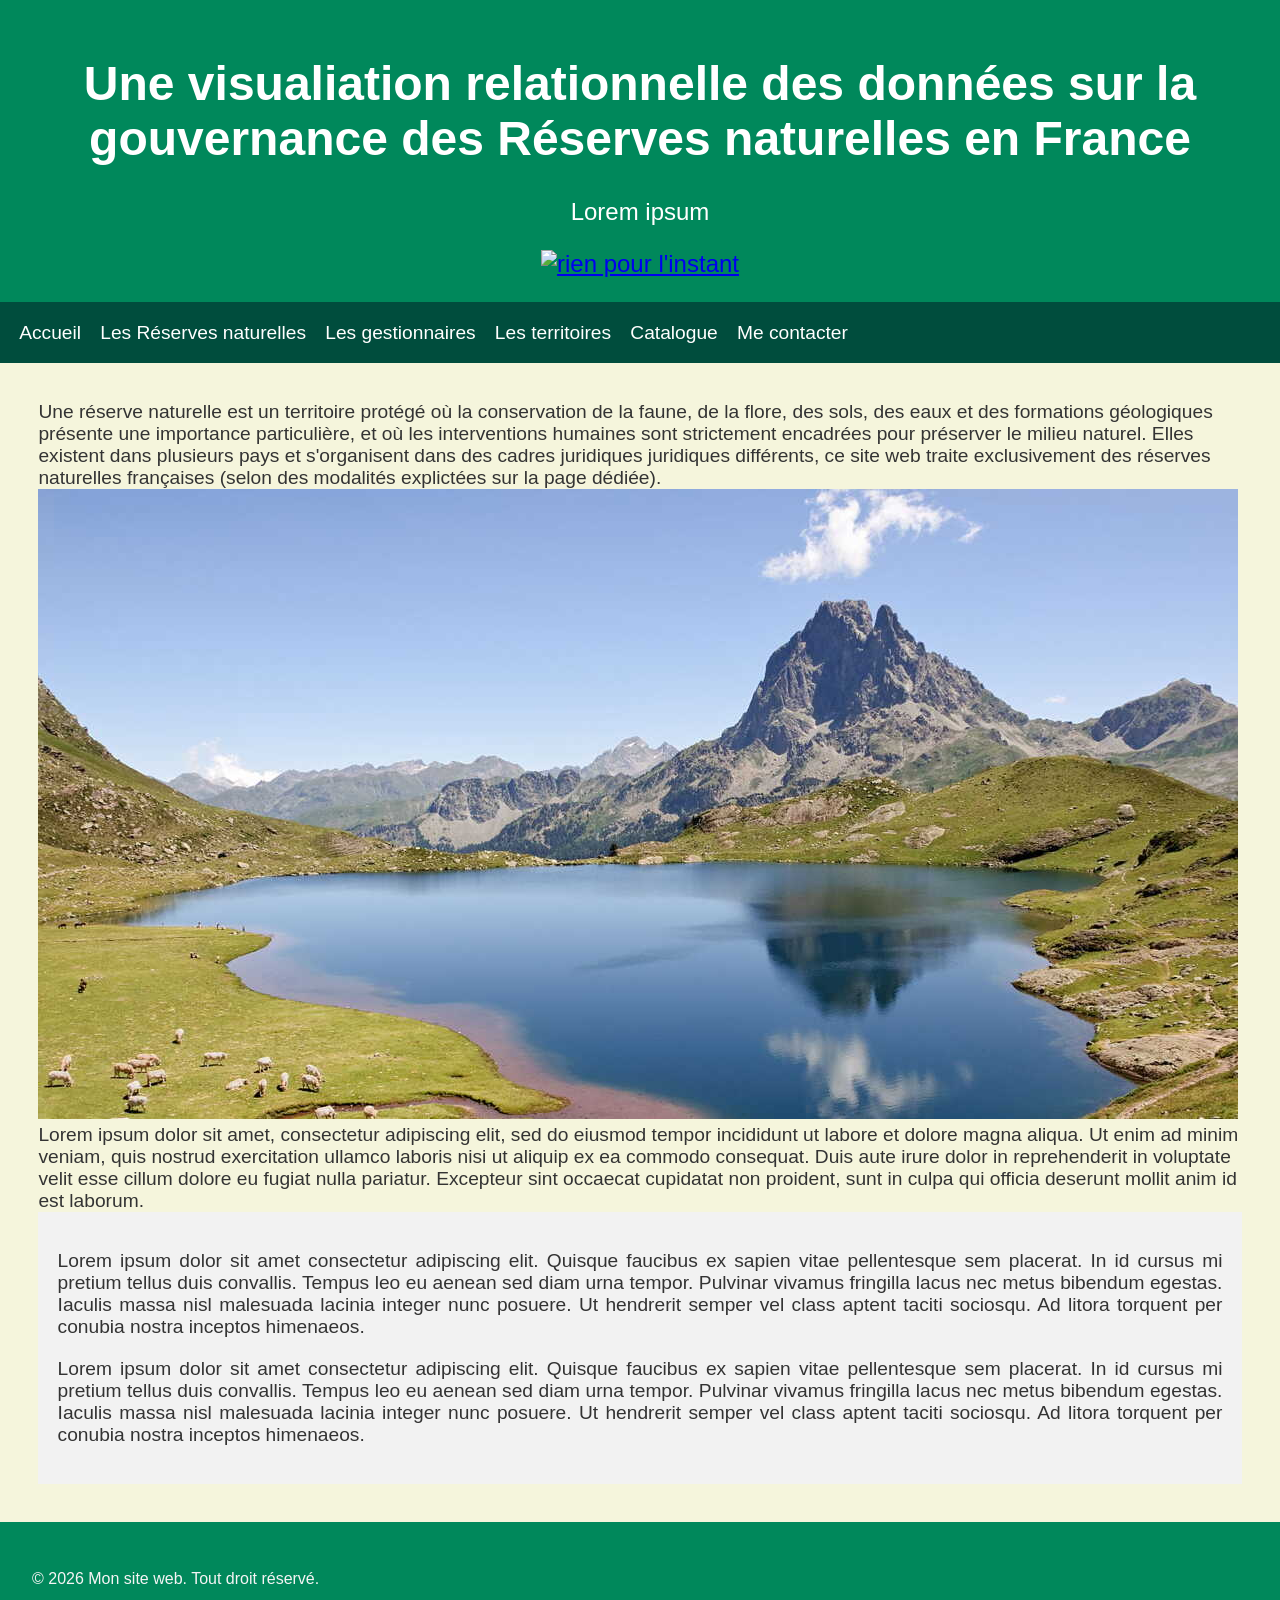
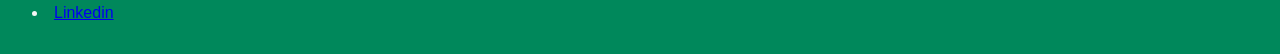
==== index.html @ 7e5d4a98 "Update image source in index.html" ====
<!DOCTYPE html>
<html lang="fr">
<head>
    <meta charset="UTF-8">
    <meta name="viewport" content="width=device-width, initial-scale=1.8">
    <link rel="stylesheet" type="text/css" href="css/style.css">
<title>Essai</title>
</head>
<body>
<header>
    <h1>Une visualiation relationnelle des données sur la gouvernance des Réserves naturelles en France</h1>
    <p>Lorem ipsum</p>
    <a href="#"><img src="C:\Users\leora\OneDrive\Images\Exo HTML CSS\OIP.webp" alt="rien pour l'instant"></a>
</header>
<headertop>
    
<nav id="menu_principal">
    <ul>
        <li><a href="#">Accueil</a></li>
        <li><a href="#">Les Réserves naturelles</a></li>
        <li><a href="#">Les gestionnaires</a></li>
        <li><a href="#">Les territoires</a></li>
        <li><a href="#">Catalogue</a></li>
        <li><a href="pages/Contact.html">Me contacter</a></li>
    </ul>
</nav>
<main>
    <section>
        <article> <!-- A reformuler de façon plus humaine--> Une réserve naturelle est un territoire protégé où la conservation de la faune, de la flore, des sols, des eaux et des formations géologiques présente une importance particulière, et où les interventions humaines sont strictement encadrées pour préserver le milieu naturel. Elles existent dans plusieurs pays et s'organisent dans des cadres juridiques juridiques différents, ce site web traite exclusivement des réserves naturelles françaises (selon des modalités explictées sur la page dédiée).
        </article>
        <article>
            <img src="media/quelles-sont-les-plus-belles-montagnes-de-france.jpg" alt="test"></a>Lorem ipsum dolor sit amet, consectetur adipiscing elit, sed do eiusmod tempor incididunt ut labore et dolore magna aliqua. Ut enim ad minim veniam, quis nostrud exercitation ullamco laboris nisi ut aliquip ex ea commodo consequat. Duis aute irure dolor in reprehenderit in voluptate velit esse cillum dolore eu fugiat nulla pariatur. Excepteur sint occaecat cupidatat non proident, sunt in culpa qui officia deserunt mollit anim id est laborum.
        </article>
    </section>
    <aside>
        <p>Lorem ipsum dolor sit amet consectetur adipiscing elit. Quisque faucibus ex sapien vitae pellentesque sem placerat. In id cursus mi pretium tellus duis convallis. Tempus leo eu aenean sed diam urna tempor. Pulvinar vivamus fringilla lacus nec metus bibendum egestas. Iaculis massa nisl malesuada lacinia integer nunc posuere. Ut hendrerit semper vel class aptent taciti sociosqu. Ad litora torquent per conubia nostra inceptos himenaeos.</p>
        <p>Lorem ipsum dolor sit amet consectetur adipiscing elit. Quisque faucibus ex sapien vitae pellentesque sem placerat. In id cursus mi pretium tellus duis convallis. Tempus leo eu aenean sed diam urna tempor. Pulvinar vivamus fringilla lacus nec metus bibendum egestas. Iaculis massa nisl malesuada lacinia integer nunc posuere. Ut hendrerit semper vel class aptent taciti sociosqu. Ad litora torquent per conubia nostra inceptos himenaeos.</p>
    </aside>
</main>
</body>
    <footer>
    <p>© 2026 Mon site web. Tout droit réservé.</p>
    <!--<ul>--> <li><a href="www.linkedin.com/in/léo-rabaud-phuong-1b5605161">Linkedin</a></li><!--</ul>-->
  </footer>
</html>
---- css/style.css ----
header {  
  background-color: #00885b;
  color: whitesmoke;
  padding: 1em;
  font-family: Arial, sans-serif;
  font-size: 1.5em;
  color: #fff;
  text-align: center;
}
nav {
  background-color: #004d3d;
  color: whitesmoke;
  padding: 1em;
  font-family: Arial, sans-serif;
  font-size: 1.2em;
}
nav ul {
  list-style: none;
  margin: 0;
  padding: 0;
  display: flex;
  gap: 1em;
}

nav a {
  color: #fff;
  text-decoration: none;
}

nav a:hover {
  text-decoration: underline;
}
main {
  padding: 2em;
  font-family: Arial, sans-serif;
  font-size: 1.2em;
  color: #333;
}
aside {
  background-color: #f2f2f2;
  padding: 1em;
  font-family: Arial, sans-serif;
  font-size: 1em;
  text-align: justify;
}
body {
  font-family: Arial, sans-serif;
  margin: 0px;
  padding: 0em;
  background-color: beige;
  color: #333;
}
footer {
  background-color: #00885b;
  color: whitesmoke;
  padding: 2em;
  text-align: left;
}
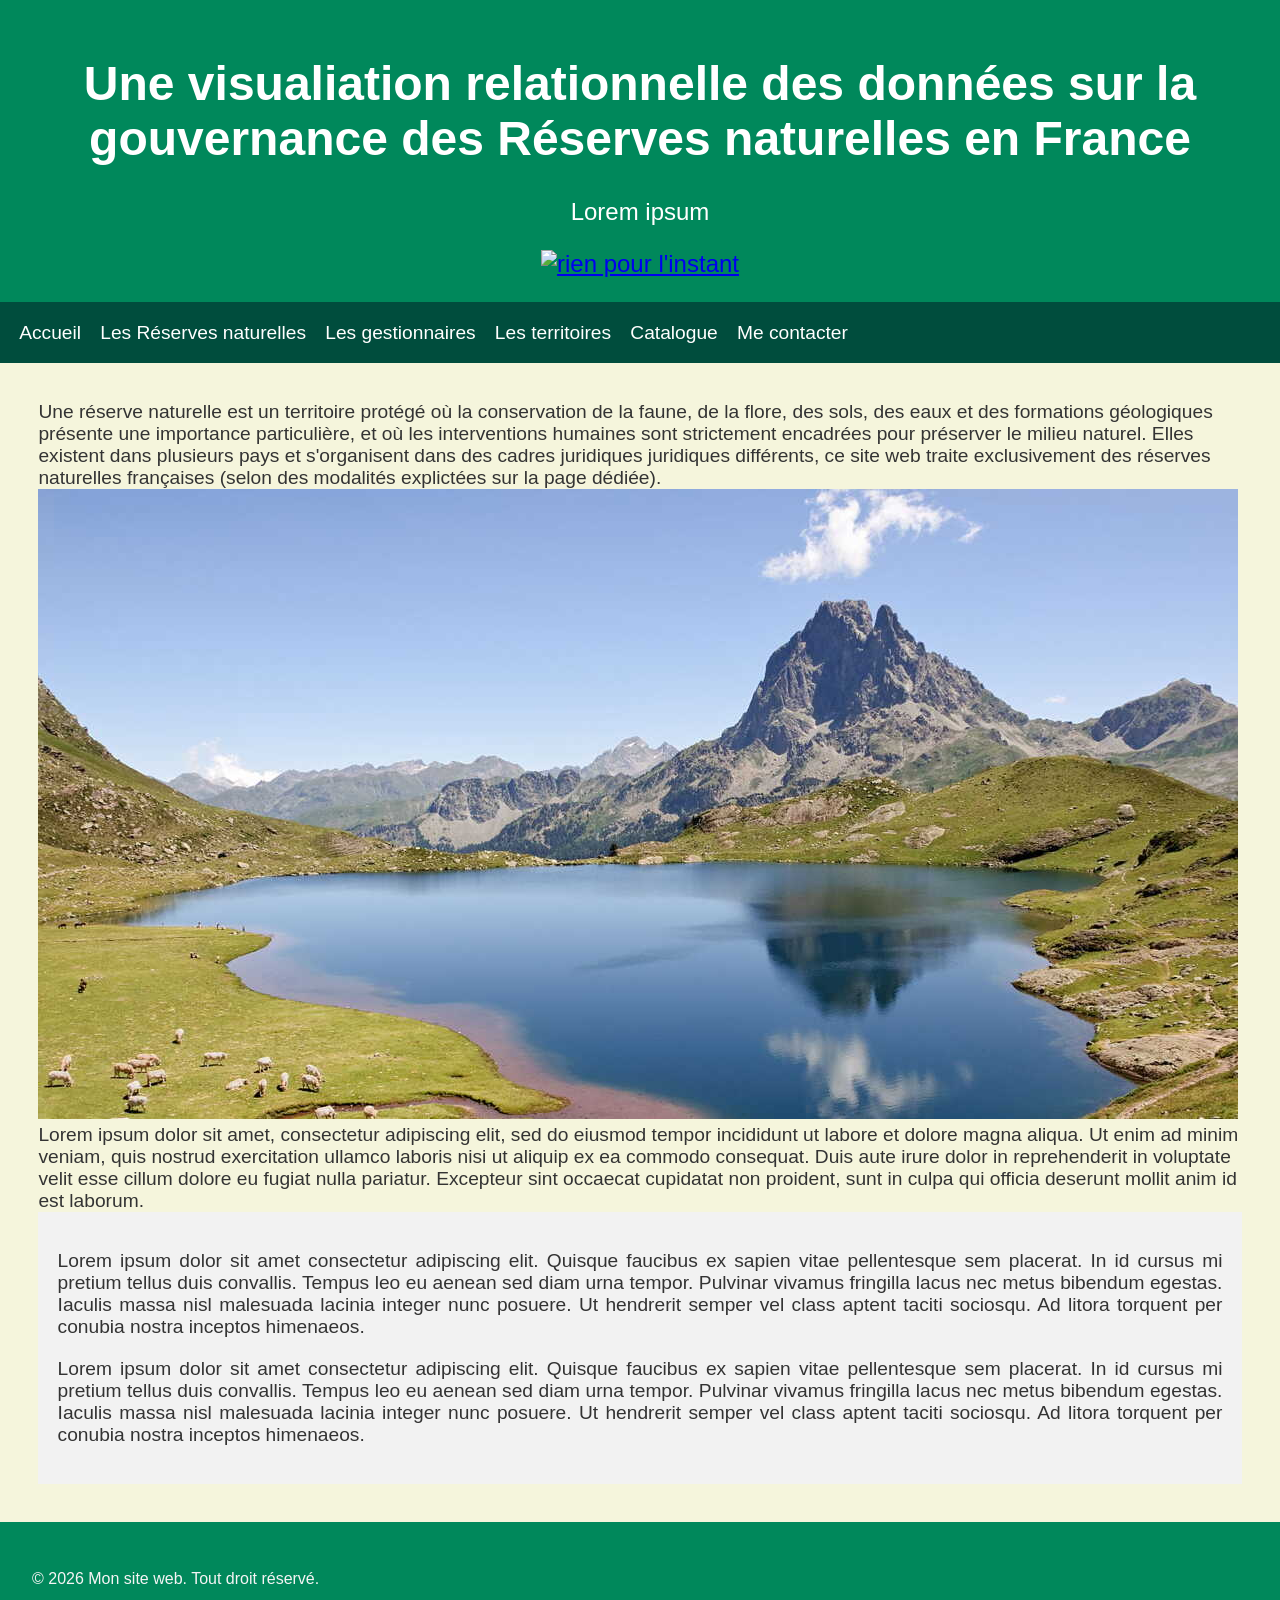
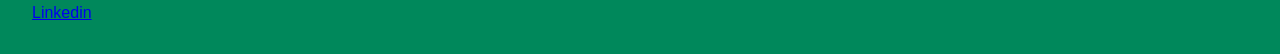
==== commit 420ffdf8: "Fix LinkedIn link formatting in footer" ====
--- a/index.html
+++ b/index.html
@@ -29,7 +29,7 @@
         <article> <!-- A reformuler de façon plus humaine--> Une réserve naturelle est un territoire protégé où la conservation de la faune, de la flore, des sols, des eaux et des formations géologiques présente une importance particulière, et où les interventions humaines sont strictement encadrées pour préserver le milieu naturel. Elles existent dans plusieurs pays et s'organisent dans des cadres juridiques juridiques différents, ce site web traite exclusivement des réserves naturelles françaises (selon des modalités explictées sur la page dédiée).
         </article>
         <article>
-            <img src="media/quelles-sont-les-plus-belles-montagnes-de-france.jpg" alt="test"></a>Lorem ipsum dolor sit amet, consectetur adipiscing elit, sed do eiusmod tempor incididunt ut labore et dolore magna aliqua. Ut enim ad minim veniam, quis nostrud exercitation ullamco laboris nisi ut aliquip ex ea commodo consequat. Duis aute irure dolor in reprehenderit in voluptate velit esse cillum dolore eu fugiat nulla pariatur. Excepteur sint occaecat cupidatat non proident, sunt in culpa qui officia deserunt mollit anim id est laborum.
+            <img src="media/quelles-sont-les-plus-belles-montagnes-de-france.jpg" alt="test"></a><br/>Lorem ipsum dolor sit amet, consectetur adipiscing elit, sed do eiusmod tempor incididunt ut labore et dolore magna aliqua. Ut enim ad minim veniam, quis nostrud exercitation ullamco laboris nisi ut aliquip ex ea commodo consequat. Duis aute irure dolor in reprehenderit in voluptate velit esse cillum dolore eu fugiat nulla pariatur. Excepteur sint occaecat cupidatat non proident, sunt in culpa qui officia deserunt mollit anim id est laborum.
         </article>
     </section>
     <aside>
@@ -40,6 +40,6 @@
 </body>
     <footer>
     <p>© 2026 Mon site web. Tout droit réservé.</p>
-    <!--<ul>--> <li><a href="www.linkedin.com/in/léo-rabaud-phuong-1b5605161">Linkedin</a></li><!--</ul>-->
+    <!--<ul>--> <a href="www.linkedin.com/in/léo-rabaud-phuong-1b5605161">Linkedin</a><!--</ul>-->
   </footer>
 </html>
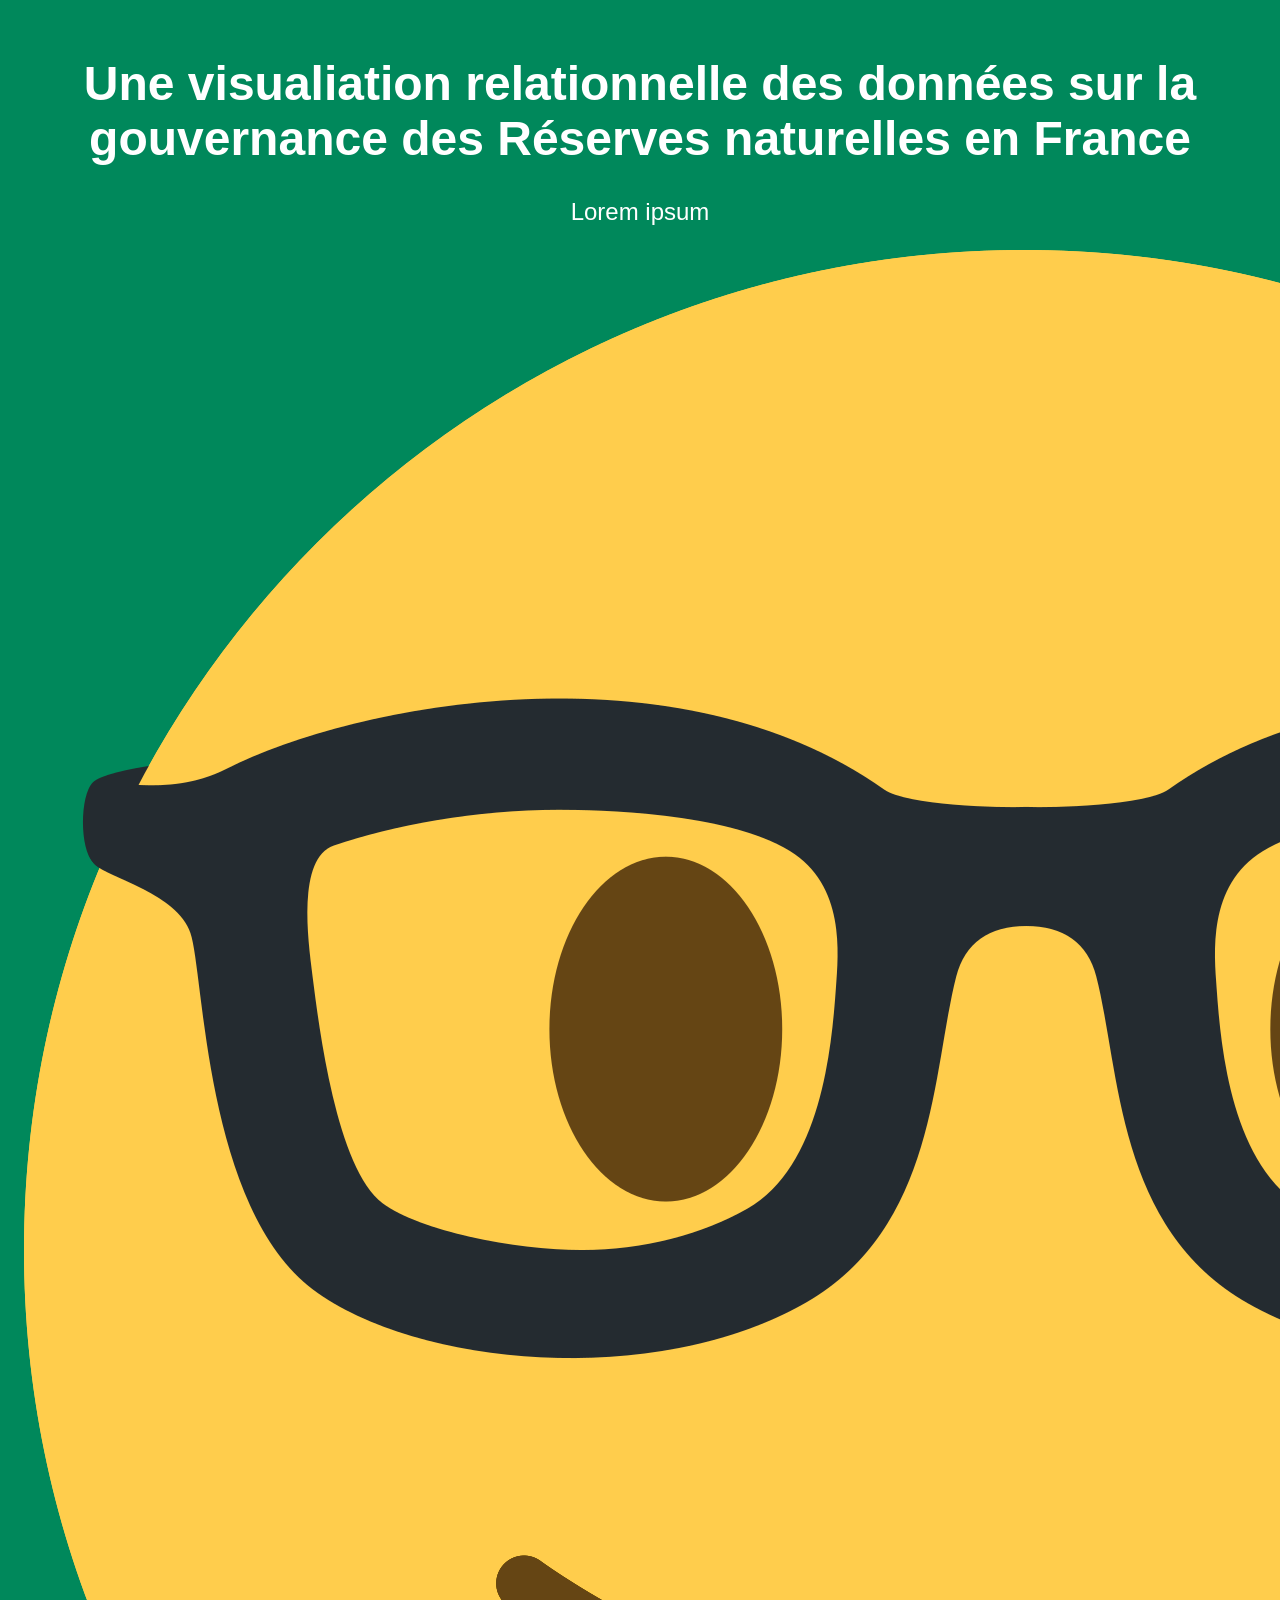
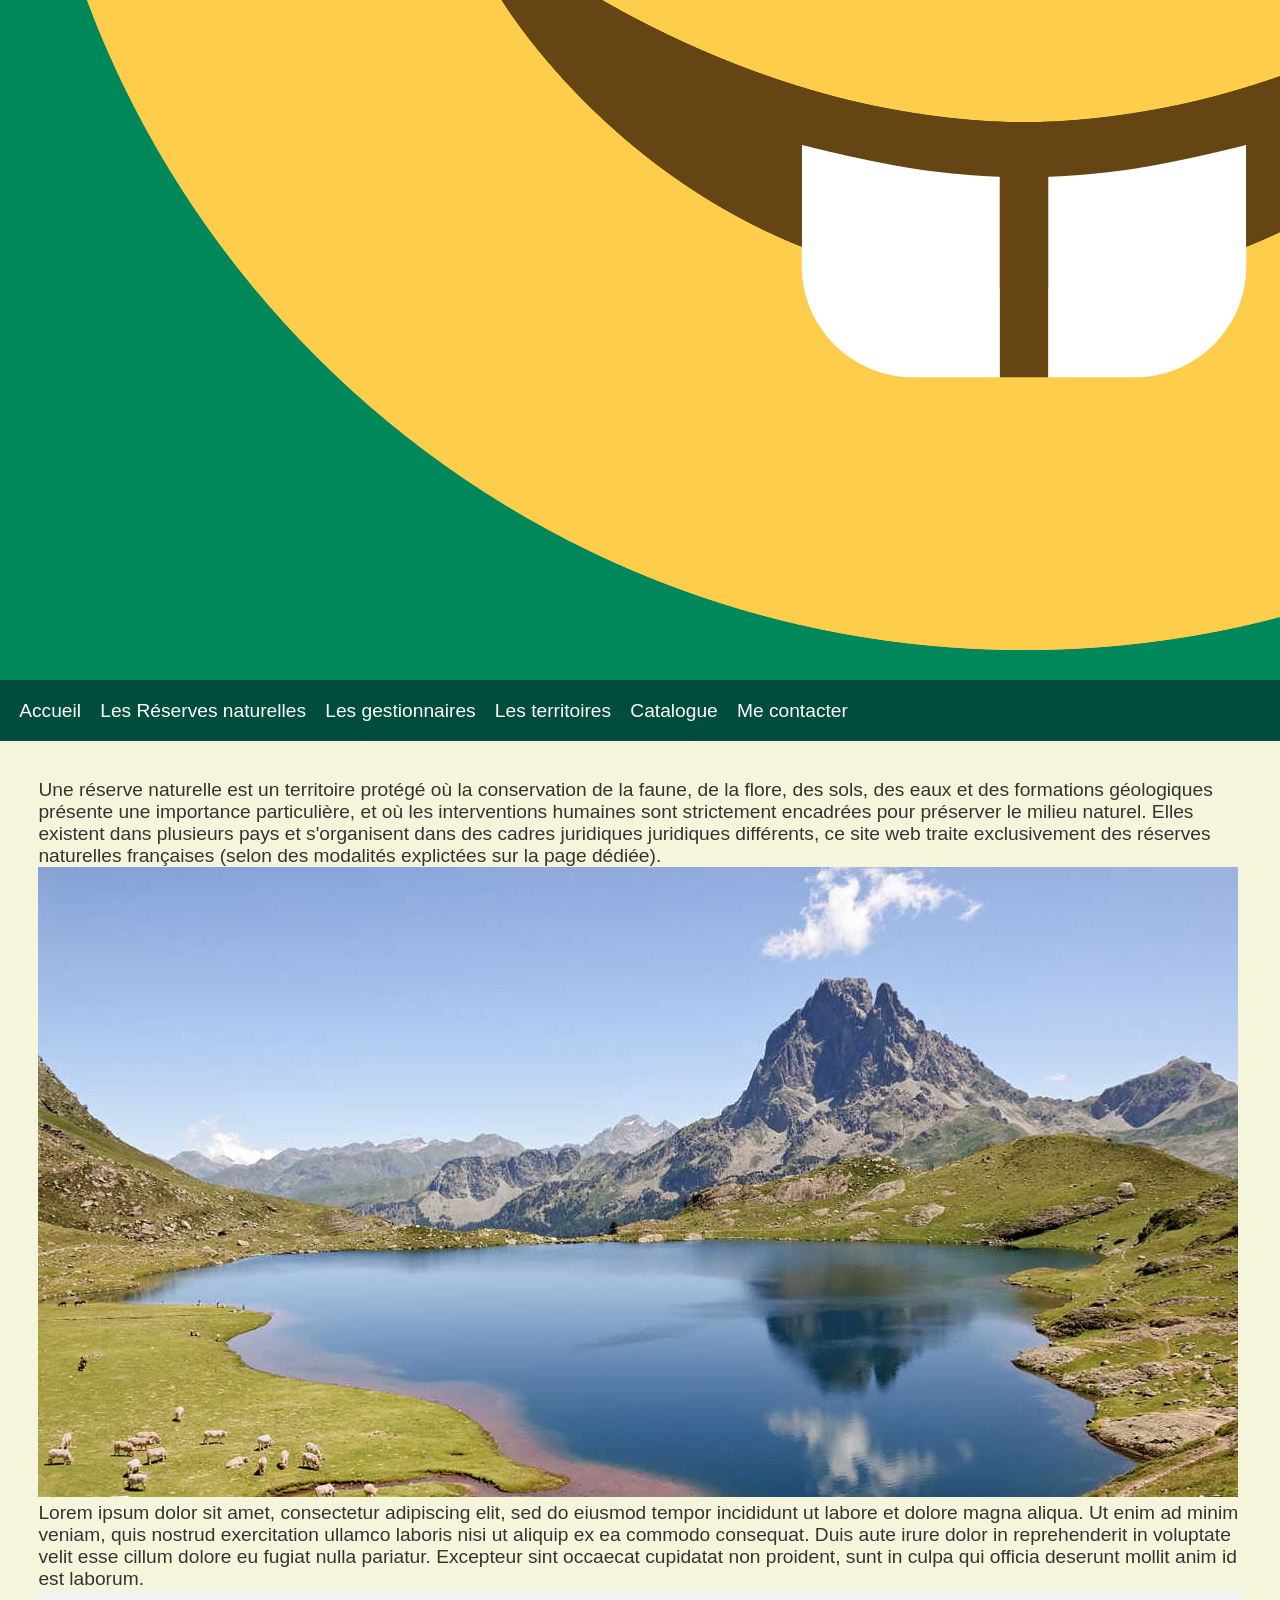
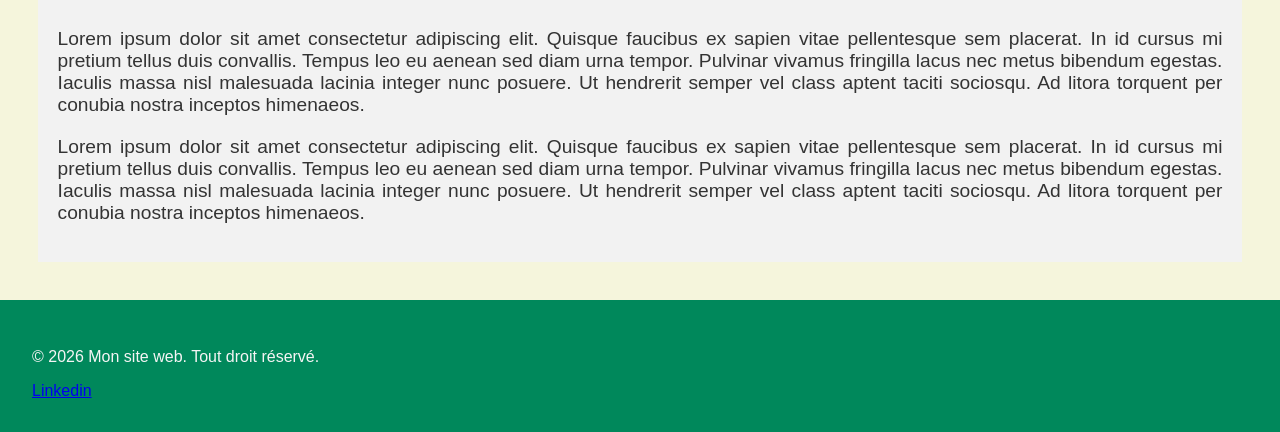
==== commit 00e49320: "Update image source in index.html" ====
--- a/index.html
+++ b/index.html
@@ -10,7 +10,7 @@
 <header>
     <h1>Une visualiation relationnelle des données sur la gouvernance des Réserves naturelles en France</h1>
     <p>Lorem ipsum</p>
-    <a href="#"><img src="C:\Users\leora\OneDrive\Images\Exo HTML CSS\OIP.webp" alt="rien pour l'instant"></a>
+    <a href="#"><img src="media/R (1).png" alt="rien pour l'instant"></a>
 </header>
 <headertop>
     
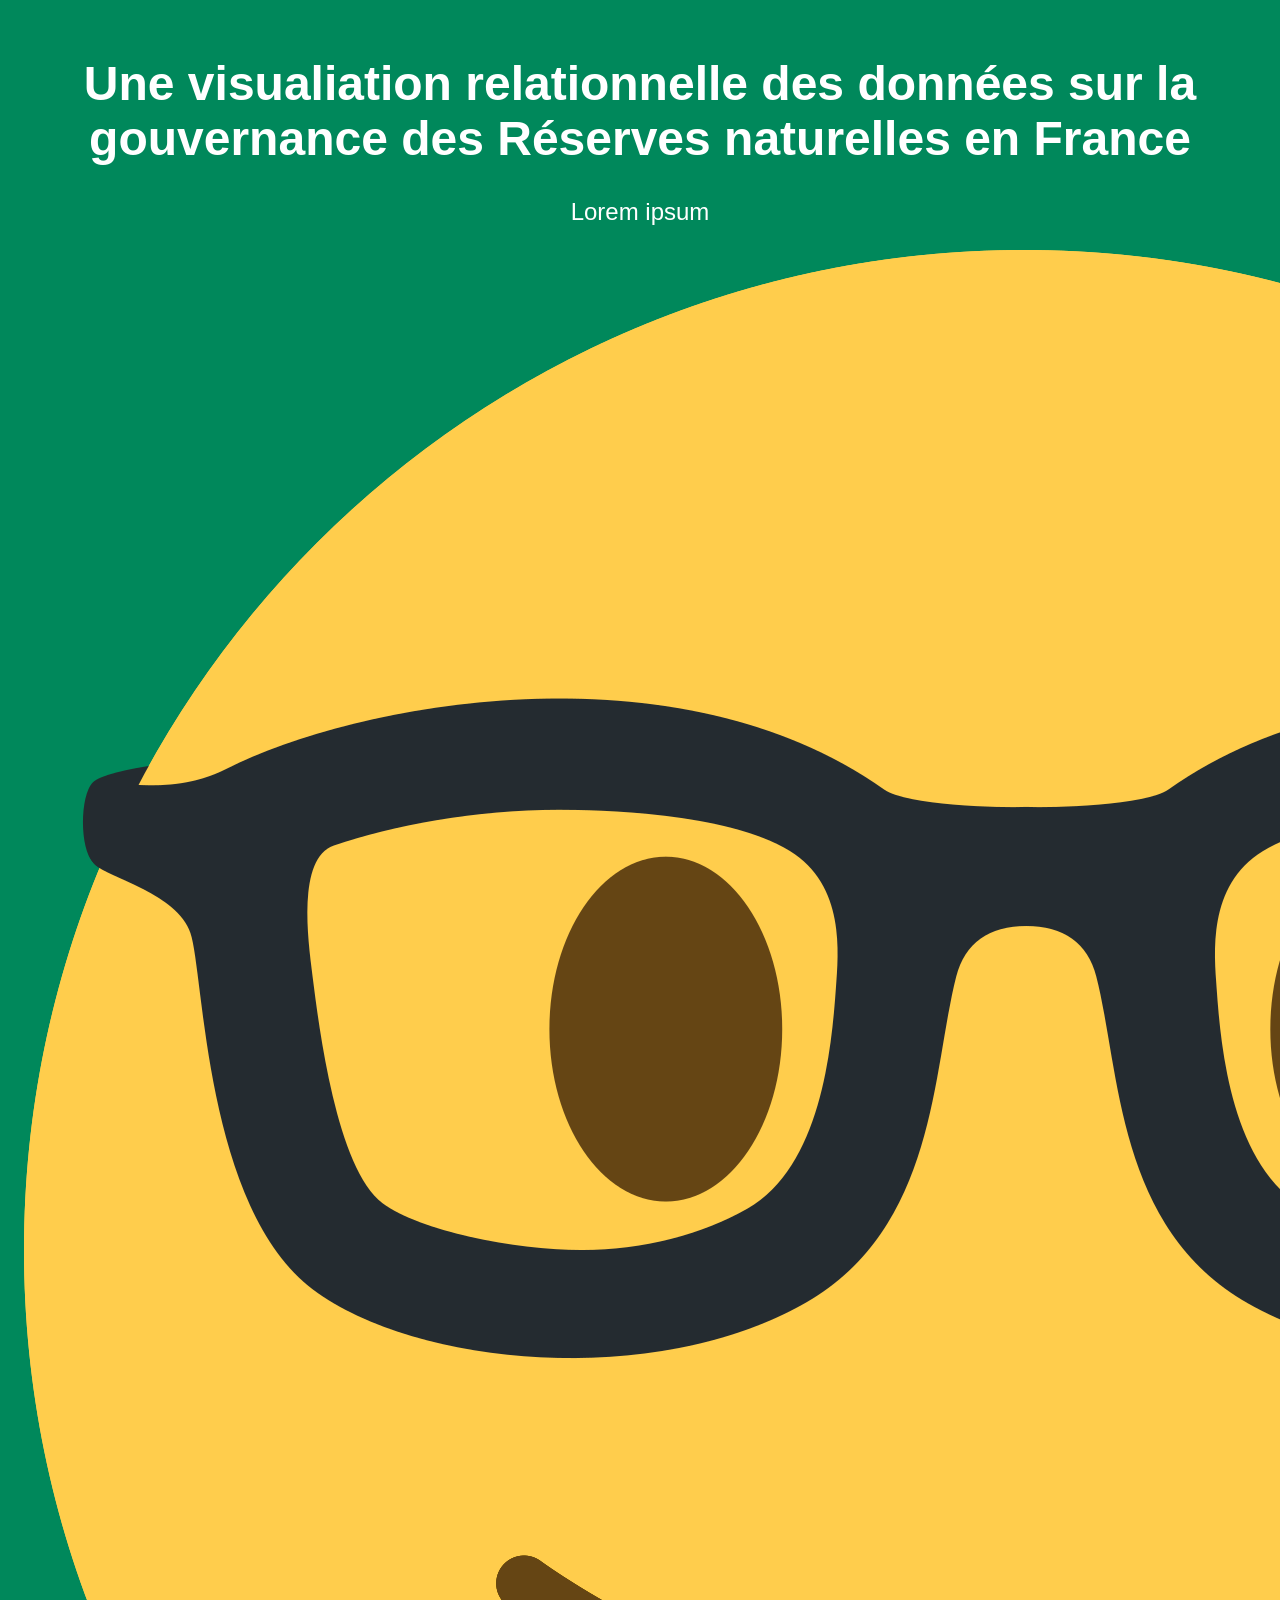
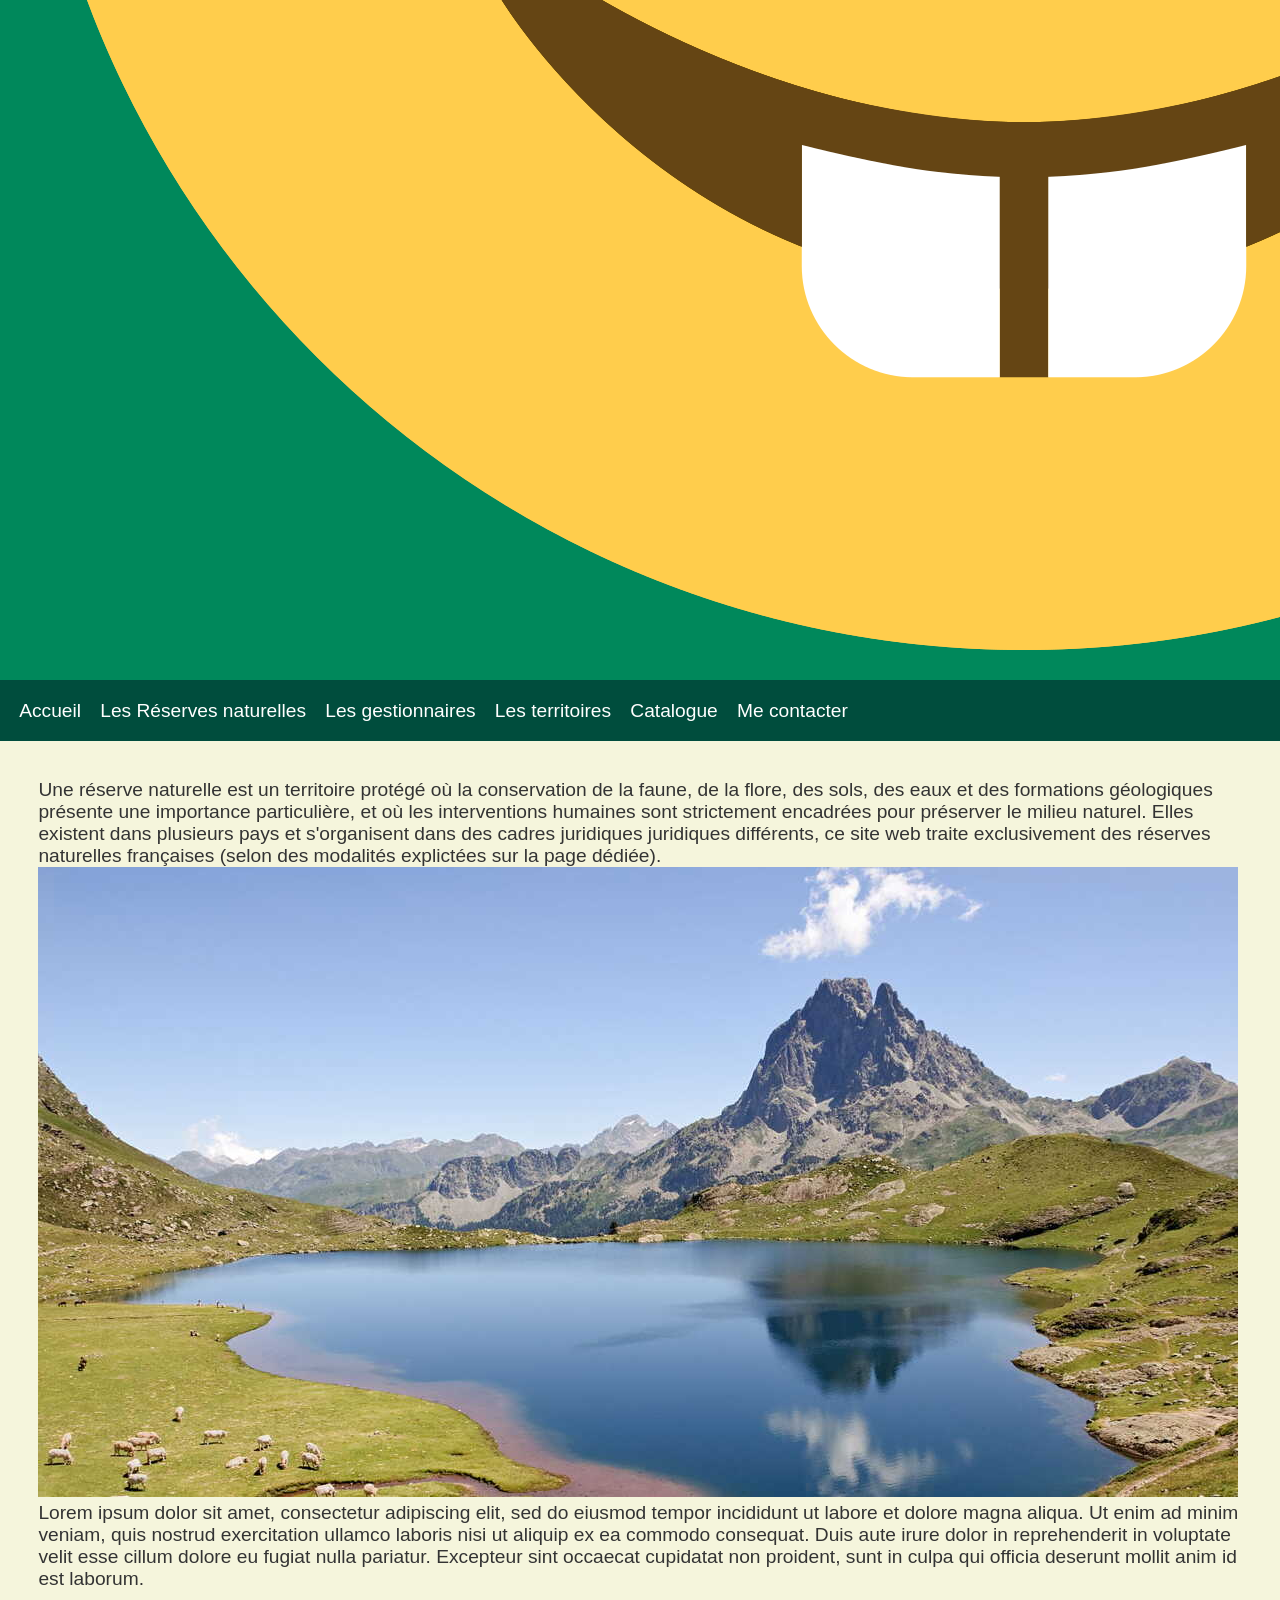
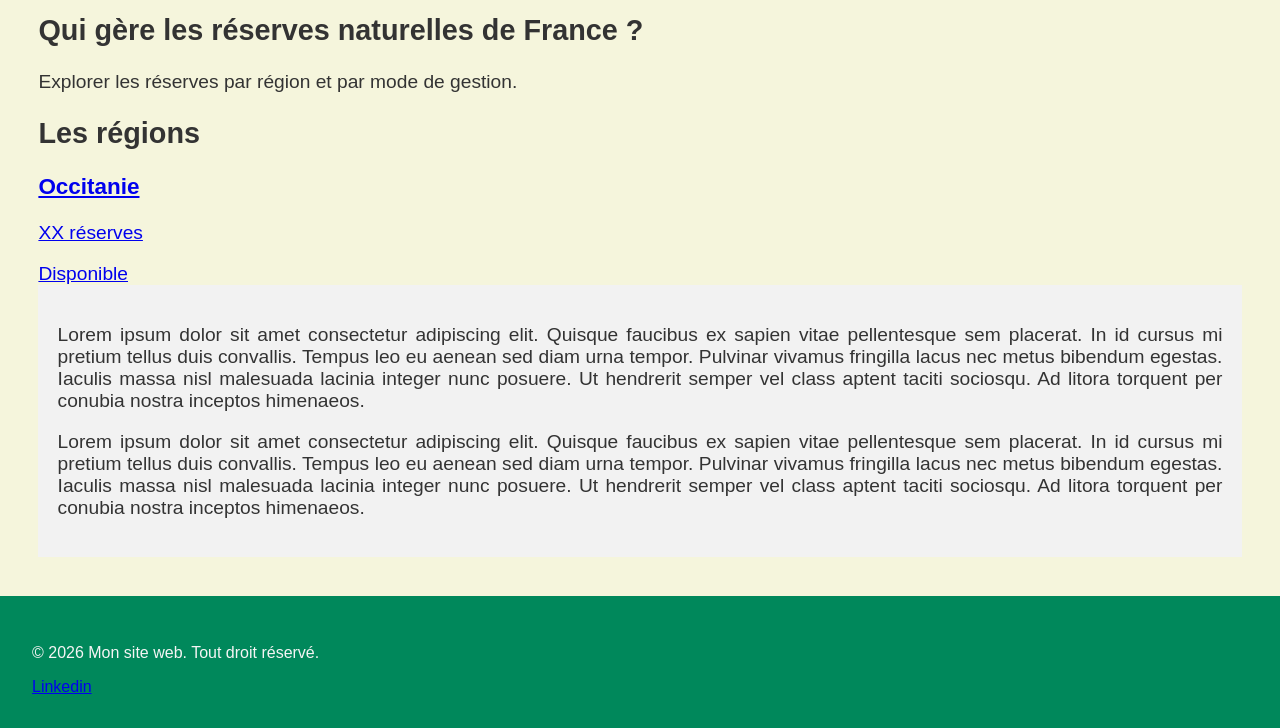
==== commit bc4763a0: "Add hero and regions sections to index.html Added hero section and regions section with content." ====
--- a/index.html
+++ b/index.html
@@ -1,4 +1,5 @@
 <!DOCTYPE html>
+<!--Métadonées-->
 <html lang="fr">
 <head>
     <meta charset="UTF-8">
@@ -6,17 +7,16 @@
     <link rel="stylesheet" type="text/css" href="css/style.css">
 <title>Essai</title>
 </head>
+<!--page web-->
 <body>
 <header>
     <h1>Une visualiation relationnelle des données sur la gouvernance des Réserves naturelles en France</h1>
     <p>Lorem ipsum</p>
     <a href="#"><img src="media/R (1).png" alt="rien pour l'instant"></a>
 </header>
-<headertop>
-    
 <nav id="menu_principal">
     <ul>
-        <li><a href="#">Accueil</a></li>
+        <li><a href="index.html">Accueil</a></li>
         <li><a href="#">Les Réserves naturelles</a></li>
         <li><a href="#">Les gestionnaires</a></li>
         <li><a href="#">Les territoires</a></li>
@@ -32,14 +32,27 @@
             <img src="media/quelles-sont-les-plus-belles-montagnes-de-france.jpg" alt="test"></a><br/>Lorem ipsum dolor sit amet, consectetur adipiscing elit, sed do eiusmod tempor incididunt ut labore et dolore magna aliqua. Ut enim ad minim veniam, quis nostrud exercitation ullamco laboris nisi ut aliquip ex ea commodo consequat. Duis aute irure dolor in reprehenderit in voluptate velit esse cillum dolore eu fugiat nulla pariatur. Excepteur sint occaecat cupidatat non proident, sunt in culpa qui officia deserunt mollit anim id est laborum.
         </article>
     </section>
+    <section class="hero">
+    <h1>Qui gère les réserves naturelles de France ?</h1>
+    <p>Explorer les réserves par région et par mode de gestion.</p>
+  </section>
+
+  <section id="regions">
+    <h2>Les régions</h2>
+    <div class="grille-regions">
+      <a class="carte-region" href="regions/occitanie.html">
+        <h3>Occitanie</h3>
+        <p>XX réserves</p>
+        <span class="badge badge--dispo">Disponible</span>
+      </a>
     <aside>
         <p>Lorem ipsum dolor sit amet consectetur adipiscing elit. Quisque faucibus ex sapien vitae pellentesque sem placerat. In id cursus mi pretium tellus duis convallis. Tempus leo eu aenean sed diam urna tempor. Pulvinar vivamus fringilla lacus nec metus bibendum egestas. Iaculis massa nisl malesuada lacinia integer nunc posuere. Ut hendrerit semper vel class aptent taciti sociosqu. Ad litora torquent per conubia nostra inceptos himenaeos.</p>
         <p>Lorem ipsum dolor sit amet consectetur adipiscing elit. Quisque faucibus ex sapien vitae pellentesque sem placerat. In id cursus mi pretium tellus duis convallis. Tempus leo eu aenean sed diam urna tempor. Pulvinar vivamus fringilla lacus nec metus bibendum egestas. Iaculis massa nisl malesuada lacinia integer nunc posuere. Ut hendrerit semper vel class aptent taciti sociosqu. Ad litora torquent per conubia nostra inceptos himenaeos.</p>
     </aside>
 </main>
-</body>
     <footer>
     <p>© 2026 Mon site web. Tout droit réservé.</p>
-    <!--<ul>--> <a href="www.linkedin.com/in/léo-rabaud-phuong-1b5605161">Linkedin</a><!--</ul>-->
-  </footer>
+    <!--<ul>--> <a href="https://www.linkedin.com/in/léo-rabaud-phuong-1b5605161">Linkedin</a><!--</ul>-->
+    </footer>
+</body>
 </html>
